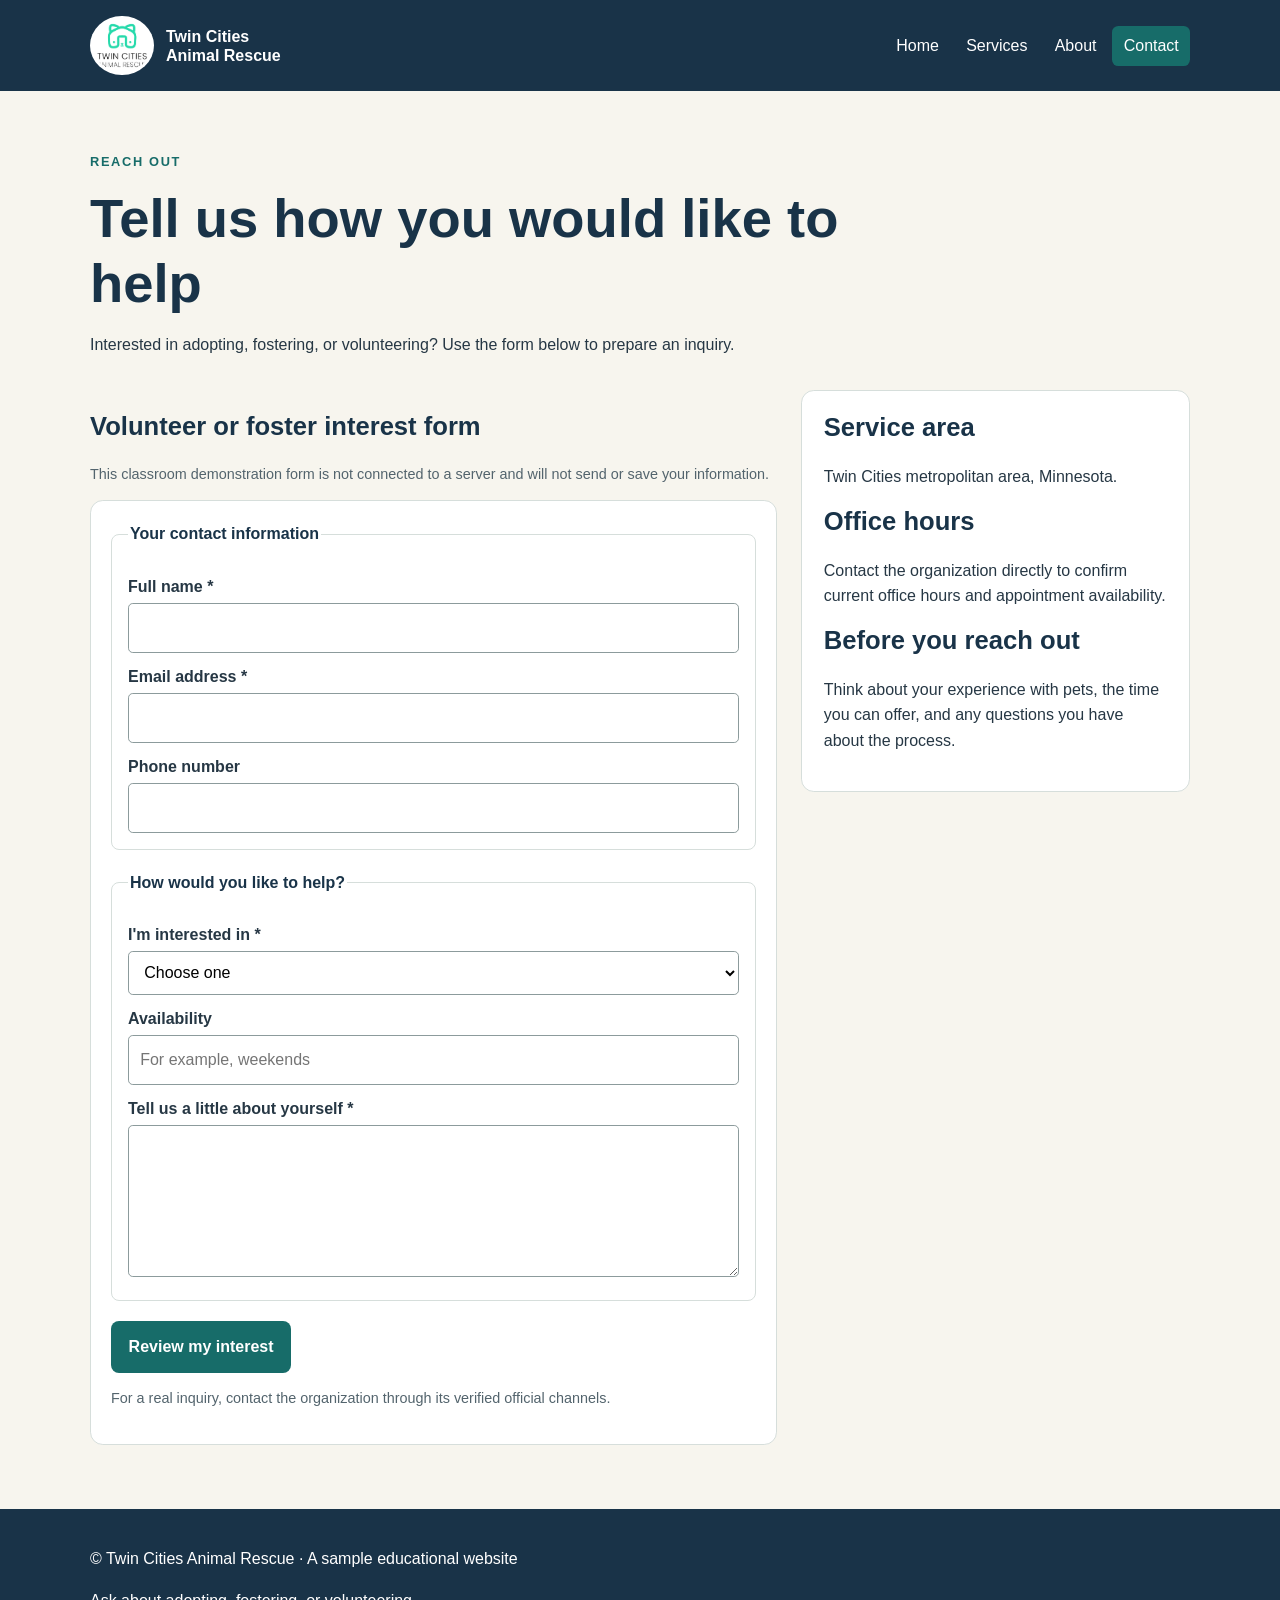
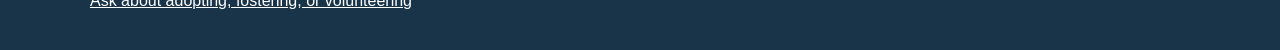
==== contact.html @ d3cbdabd "Add files via upload" ====
<!doctype html>
<html lang="en">
<head>
  <meta charset="utf-8">
  <meta name="viewport" content="width=device-width, initial-scale=1">
  <meta name="description" content="Learn about adoption, fostering, and volunteering with Twin Cities Animal Rescue.">
  <title>Contact | Twin Cities Animal Rescue</title>
  <link rel="stylesheet" href="styles.css">
</head>
<body>
<a class="skip-link" href="#main">Skip to main content</a>
<header class="site-header"><div class="container header-inner">
<a class="brand" href="index.html"><img src="assets/rescue-logo_c.png" alt="" width="64" height="64"><span>Twin Cities<br>Animal Rescue</span></a>
<nav aria-label="Main navigation"><ul><li><a href="index.html">Home</a></li>
<li><a href="services.html">Services</a></li>
<li><a href="about.html">About</a></li>
<li><a href="contact.html" aria-current="page">Contact</a></li></ul></nav>
</div></header>
<main id="main" class="container">
<section class="page-intro"><p class="eyebrow">Reach out</p><h1>Tell us how you would like to help</h1><p>Interested in adopting, fostering, or volunteering? Use the form below to prepare an inquiry.</p></section>
<div class="split contact-layout"><section><h2>Volunteer or foster interest form</h2><p class="note">This classroom demonstration form is not connected to a server and will not send or save your information.</p><form action="#" method="get" onsubmit="return false"><fieldset><legend>Your contact information</legend><label for="fullname">Full name <span aria-hidden="true">*</span></label><input id="fullname" name="fullname" type="text" autocomplete="name" required minlength="2"><label for="email">Email address <span aria-hidden="true">*</span></label><input id="email" name="email" type="email" autocomplete="email" required><label for="phone">Phone number</label><input id="phone" name="phone" type="tel" autocomplete="tel"></fieldset><fieldset><legend>How would you like to help?</legend><label for="interest">I'm interested in <span aria-hidden="true">*</span></label><select id="interest" name="interest" required><option value="">Choose one</option><option value="adoption">Adopting</option><option value="fostering">Fostering</option><option value="volunteering">Volunteering</option></select><label for="availability">Availability</label><input id="availability" name="availability" type="text" placeholder="For example, weekends"><label for="message">Tell us a little about yourself <span aria-hidden="true">*</span></label><textarea id="message" name="message" rows="5" required minlength="10"></textarea></fieldset><button type="submit">Review my interest</button><p class="note">For a real inquiry, contact the organization through its verified official channels.</p></form></section><aside class="card"><h2>Service area</h2><p>Twin Cities metropolitan area, Minnesota.</p><h2>Office hours</h2><p>Contact the organization directly to confirm current office hours and appointment availability.</p><h2>Before you reach out</h2><p>Think about your experience with pets, the time you can offer, and any questions you have about the process.</p></aside></div>
</main>
<footer class="site-footer"><div class="container"><p>© Twin Cities Animal Rescue · A sample educational website</p><p><a href="contact.html">Ask about adopting, fostering, or volunteering</a></p></div></footer>
</body></html>
---- styles.css ----
/* Mobile-first visual system: navy, teal, warm cream, and coral accent */
:root{--navy:#193348;--teal:#176c69;--cream:#f7f5ee;--coral:#c45c47;--white:#fff;--line:#d6dedb;--text:#263744;font-family:Arial,Helvetica,sans-serif;color:var(--text);background:var(--cream)}*{box-sizing:border-box}body{margin:0;line-height:1.6}img,video{max-width:100%;height:auto}a{color:var(--teal)}a:focus-visible,button:focus-visible,input:focus-visible,select:focus-visible,textarea:focus-visible{outline:3px solid var(--coral);outline-offset:3px}.container{width:min(1100px,calc(100% - 2rem));margin-inline:auto}.skip-link{position:absolute;left:-9999px;top:0;background:var(--white);padding:.75rem}.skip-link:focus{left:1rem;z-index:5}.site-header{background:var(--navy);color:var(--white)}.header-inner{display:flex;flex-direction:column;gap:1rem;padding:1rem 0}.brand{display:flex;align-items:center;gap:.75rem;color:var(--white);text-decoration:none;font-weight:800;line-height:1.2}.brand img{object-fit:contain;background:var(--white);border-radius:50%;padding:3px}nav ul{display:flex;flex-wrap:wrap;gap:.3rem;list-style:none;padding:0;margin:0}nav a{display:block;padding:.45rem .7rem;border-radius:.4rem;color:var(--white);text-decoration:none}nav a:hover,nav a[aria-current]{background:var(--teal)}main{padding-block:2rem 3rem}h1,h2,h3{line-height:1.2;color:var(--navy)}h1{font-size:clamp(2rem,5vw,3.4rem);margin:.25rem 0 1rem}h2{font-size:1.6rem}h3{font-size:1.15rem}.eyebrow{text-transform:uppercase;letter-spacing:.13em;font-weight:700;color:var(--teal);font-size:.8rem}.hero,.split{display:flex;flex-direction:column;gap:1.5rem;align-items:start}.hero{padding-bottom:2rem}.hero img,.split img{border-radius:1rem;object-fit:cover}.hero>img{width:100%}.button,button{display:inline-block;background:var(--teal);color:var(--white);border:0;border-radius:.5rem;padding:.8rem 1.1rem;text-decoration:none;font:inherit;font-weight:700;cursor:pointer}.button:hover,button:hover{background:var(--navy)}.cards{display:flex;flex-direction:column;gap:1rem;margin:1.25rem 0}.card{background:var(--white);padding:1.35rem;border:1px solid var(--line);border-radius:.8rem;flex:1}.card h2,.card h3{margin-top:0}.note{font-size:.9rem;color:#53646d}.section-space,section+section{margin-top:2.5rem}.page-intro{max-width:760px;margin-bottom:2rem}figure{margin:0}figcaption{font-size:.9rem;color:#53646d;margin-top:.4rem}.readable-list{padding-left:1.25rem}form{background:var(--white);padding:1.25rem;border:1px solid var(--line);border-radius:.8rem}fieldset{border:1px solid var(--line);border-radius:.5rem;margin:0 0 1.25rem;padding:1rem}legend{font-weight:700;color:var(--navy)}label{display:block;font-weight:600;margin:.7rem 0 .2rem}input,select,textarea{width:100%;padding:.7rem;font:inherit;border:1px solid #8c9b9c;border-radius:.3rem;background:var(--white)}.site-footer{background:var(--navy);color:var(--white);padding:1.3rem 0}.site-footer a{color:var(--white)}@media(min-width:720px){.header-inner{flex-direction:row;align-items:center;justify-content:space-between}.hero,.split{flex-direction:row;align-items:center}.hero>*,.split>*{flex:1;min-width:0}.cards{flex-direction:row}.contact-layout{align-items:start}.contact-layout>section{flex:2}.contact-layout>aside{flex:1}main{padding-block:3rem 4rem}}@media(prefers-reduced-motion:no-preference){a,button{transition:background-color .15s ease}}
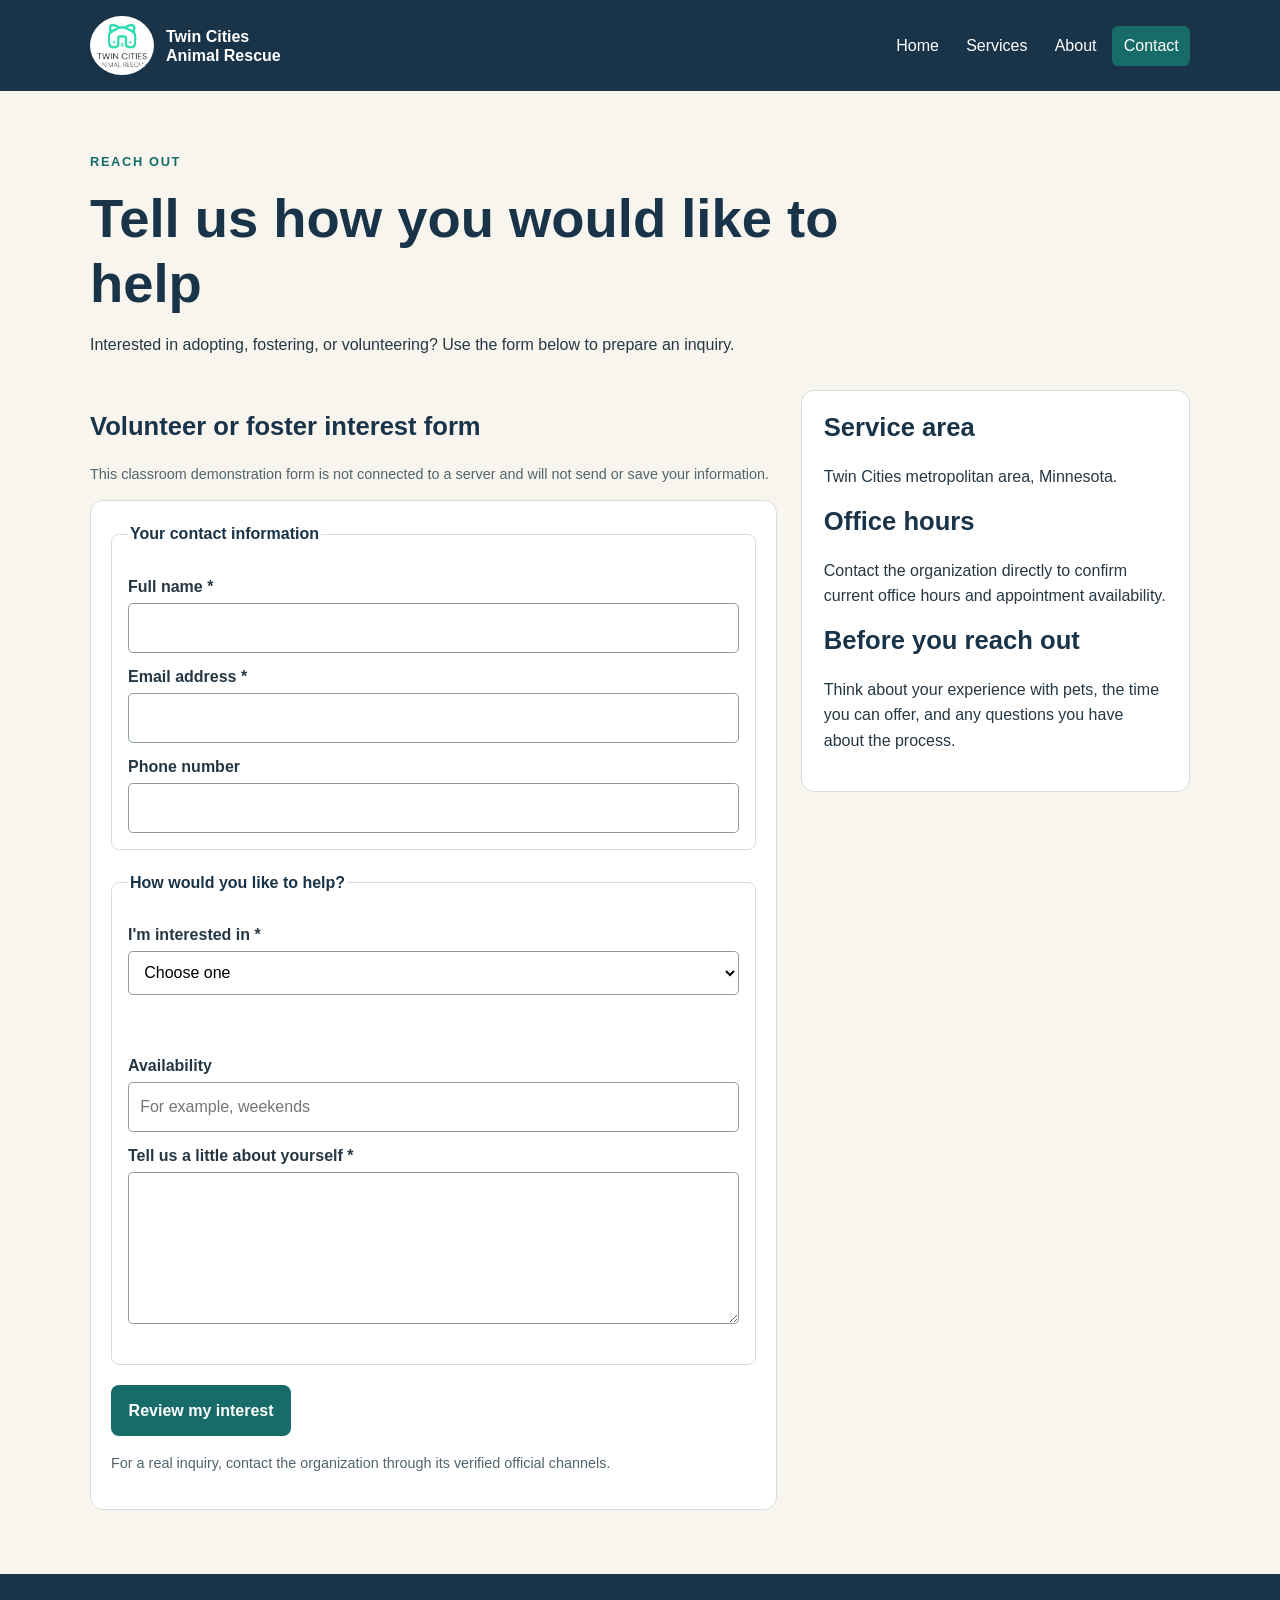
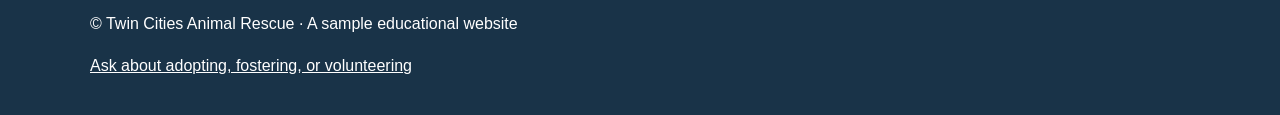
==== commit 10deb08f: "Add files via upload" ====
--- a/contact.html
+++ b/contact.html
@@ -18,7 +18,8 @@
 </div></header>
 <main id="main" class="container">
 <section class="page-intro"><p class="eyebrow">Reach out</p><h1>Tell us how you would like to help</h1><p>Interested in adopting, fostering, or volunteering? Use the form below to prepare an inquiry.</p></section>
-<div class="split contact-layout"><section><h2>Volunteer or foster interest form</h2><p class="note">This classroom demonstration form is not connected to a server and will not send or save your information.</p><form action="#" method="get" onsubmit="return false"><fieldset><legend>Your contact information</legend><label for="fullname">Full name <span aria-hidden="true">*</span></label><input id="fullname" name="fullname" type="text" autocomplete="name" required minlength="2"><label for="email">Email address <span aria-hidden="true">*</span></label><input id="email" name="email" type="email" autocomplete="email" required><label for="phone">Phone number</label><input id="phone" name="phone" type="tel" autocomplete="tel"></fieldset><fieldset><legend>How would you like to help?</legend><label for="interest">I'm interested in <span aria-hidden="true">*</span></label><select id="interest" name="interest" required><option value="">Choose one</option><option value="adoption">Adopting</option><option value="fostering">Fostering</option><option value="volunteering">Volunteering</option></select><label for="availability">Availability</label><input id="availability" name="availability" type="text" placeholder="For example, weekends"><label for="message">Tell us a little about yourself <span aria-hidden="true">*</span></label><textarea id="message" name="message" rows="5" required minlength="10"></textarea></fieldset><button type="submit">Review my interest</button><p class="note">For a real inquiry, contact the organization through its verified official channels.</p></form></section><aside class="card"><h2>Service area</h2><p>Twin Cities metropolitan area, Minnesota.</p><h2>Office hours</h2><p>Contact the organization directly to confirm current office hours and appointment availability.</p><h2>Before you reach out</h2><p>Think about your experience with pets, the time you can offer, and any questions you have about the process.</p></aside></div>
+<div class="split contact-layout"><section><h2>Volunteer or foster interest form</h2><p class="note">This classroom demonstration form is not connected to a server and will not send or save your information.</p><form action="#" method="get" id="interest-form" novalidate><fieldset><legend>Your contact information</legend><label for="fullname">Full name <span aria-hidden="true">*</span></label><input id="fullname" name="fullname" type="text" autocomplete="name" required minlength="2"><label for="email">Email address <span aria-hidden="true">*</span></label><input id="email" name="email" type="email" autocomplete="email" required><label for="phone">Phone number</label><input id="phone" name="phone" type="tel" autocomplete="tel"></fieldset><fieldset><legend>How would you like to help?</legend><label for="interest">I'm interested in <span aria-hidden="true">*</span></label><select id="interest" name="interest" required><option value="">Choose one</option><option value="adoption">Adopting</option><option value="fostering">Fostering</option><option value="volunteering">Volunteering</option></select><span class="field-error" id="interest-error" aria-live="polite"></span><span class="field-error" id="email-error" aria-live="polite"></span><span class="field-error" id="fullname-error" aria-live="polite"></span><label for="availability">Availability</label><input id="availability" name="availability" type="text" placeholder="For example, weekends"><label for="message">Tell us a little about yourself <span aria-hidden="true">*</span></label><textarea id="message" name="message" rows="5" required minlength="10"></textarea><span class="field-error" id="message-error" aria-live="polite"></span></fieldset><button type="submit">Review my interest</button><p id="form-status" role="status" aria-live="polite"></p><p class="note">For a real inquiry, contact the organization through its verified official channels.</p></form></section><aside class="card"><h2>Service area</h2><p>Twin Cities metropolitan area, Minnesota.</p><h2>Office hours</h2><p>Contact the organization directly to confirm current office hours and appointment availability.</p><h2>Before you reach out</h2><p>Think about your experience with pets, the time you can offer, and any questions you have about the process.</p></aside></div>
 </main>
 <footer class="site-footer"><div class="container"><p>© Twin Cities Animal Rescue · A sample educational website</p><p><a href="contact.html">Ask about adopting, fostering, or volunteering</a></p></div></footer>
+<script src="script.js" defer></script>
 </body></html>
--- a/styles.css
+++ b/styles.css
@@ -1,2 +1,5 @@
 /* Mobile-first visual system: navy, teal, warm cream, and coral accent */
 :root{--navy:#193348;--teal:#176c69;--cream:#f7f5ee;--coral:#c45c47;--white:#fff;--line:#d6dedb;--text:#263744;font-family:Arial,Helvetica,sans-serif;color:var(--text);background:var(--cream)}*{box-sizing:border-box}body{margin:0;line-height:1.6}img,video{max-width:100%;height:auto}a{color:var(--teal)}a:focus-visible,button:focus-visible,input:focus-visible,select:focus-visible,textarea:focus-visible{outline:3px solid var(--coral);outline-offset:3px}.container{width:min(1100px,calc(100% - 2rem));margin-inline:auto}.skip-link{position:absolute;left:-9999px;top:0;background:var(--white);padding:.75rem}.skip-link:focus{left:1rem;z-index:5}.site-header{background:var(--navy);color:var(--white)}.header-inner{display:flex;flex-direction:column;gap:1rem;padding:1rem 0}.brand{display:flex;align-items:center;gap:.75rem;color:var(--white);text-decoration:none;font-weight:800;line-height:1.2}.brand img{object-fit:contain;background:var(--white);border-radius:50%;padding:3px}nav ul{display:flex;flex-wrap:wrap;gap:.3rem;list-style:none;padding:0;margin:0}nav a{display:block;padding:.45rem .7rem;border-radius:.4rem;color:var(--white);text-decoration:none}nav a:hover,nav a[aria-current]{background:var(--teal)}main{padding-block:2rem 3rem}h1,h2,h3{line-height:1.2;color:var(--navy)}h1{font-size:clamp(2rem,5vw,3.4rem);margin:.25rem 0 1rem}h2{font-size:1.6rem}h3{font-size:1.15rem}.eyebrow{text-transform:uppercase;letter-spacing:.13em;font-weight:700;color:var(--teal);font-size:.8rem}.hero,.split{display:flex;flex-direction:column;gap:1.5rem;align-items:start}.hero{padding-bottom:2rem}.hero img,.split img{border-radius:1rem;object-fit:cover}.hero>img{width:100%}.button,button{display:inline-block;background:var(--teal);color:var(--white);border:0;border-radius:.5rem;padding:.8rem 1.1rem;text-decoration:none;font:inherit;font-weight:700;cursor:pointer}.button:hover,button:hover{background:var(--navy)}.cards{display:flex;flex-direction:column;gap:1rem;margin:1.25rem 0}.card{background:var(--white);padding:1.35rem;border:1px solid var(--line);border-radius:.8rem;flex:1}.card h2,.card h3{margin-top:0}.note{font-size:.9rem;color:#53646d}.section-space,section+section{margin-top:2.5rem}.page-intro{max-width:760px;margin-bottom:2rem}figure{margin:0}figcaption{font-size:.9rem;color:#53646d;margin-top:.4rem}.readable-list{padding-left:1.25rem}form{background:var(--white);padding:1.25rem;border:1px solid var(--line);border-radius:.8rem}fieldset{border:1px solid var(--line);border-radius:.5rem;margin:0 0 1.25rem;padding:1rem}legend{font-weight:700;color:var(--navy)}label{display:block;font-weight:600;margin:.7rem 0 .2rem}input,select,textarea{width:100%;padding:.7rem;font:inherit;border:1px solid #8c9b9c;border-radius:.3rem;background:var(--white)}.site-footer{background:var(--navy);color:var(--white);padding:1.3rem 0}.site-footer a{color:var(--white)}@media(min-width:720px){.header-inner{flex-direction:row;align-items:center;justify-content:space-between}.hero,.split{flex-direction:row;align-items:center}.hero>*,.split>*{flex:1;min-width:0}.cards{flex-direction:row}.contact-layout{align-items:start}.contact-layout>section{flex:2}.contact-layout>aside{flex:1}main{padding-block:3rem 4rem}}@media(prefers-reduced-motion:no-preference){a,button{transition:background-color .15s ease}}
+
+/* Touchstone 4: interactive feature and inline form feedback */
+.choice-result{background:#eef6f3;border-left:4px solid var(--teal);padding:1rem;border-radius:.3rem}.field-error{display:block;min-height:1.1em;color:#a52f23;font-size:.9rem;font-weight:600}input[aria-invalid="true"],select[aria-invalid="true"],textarea[aria-invalid="true"]{border:2px solid #a52f23}.secondary-button{background:var(--navy);margin:.8rem 0 0 .7rem}#form-status{font-weight:700}#help-link[hidden]{display:none}
